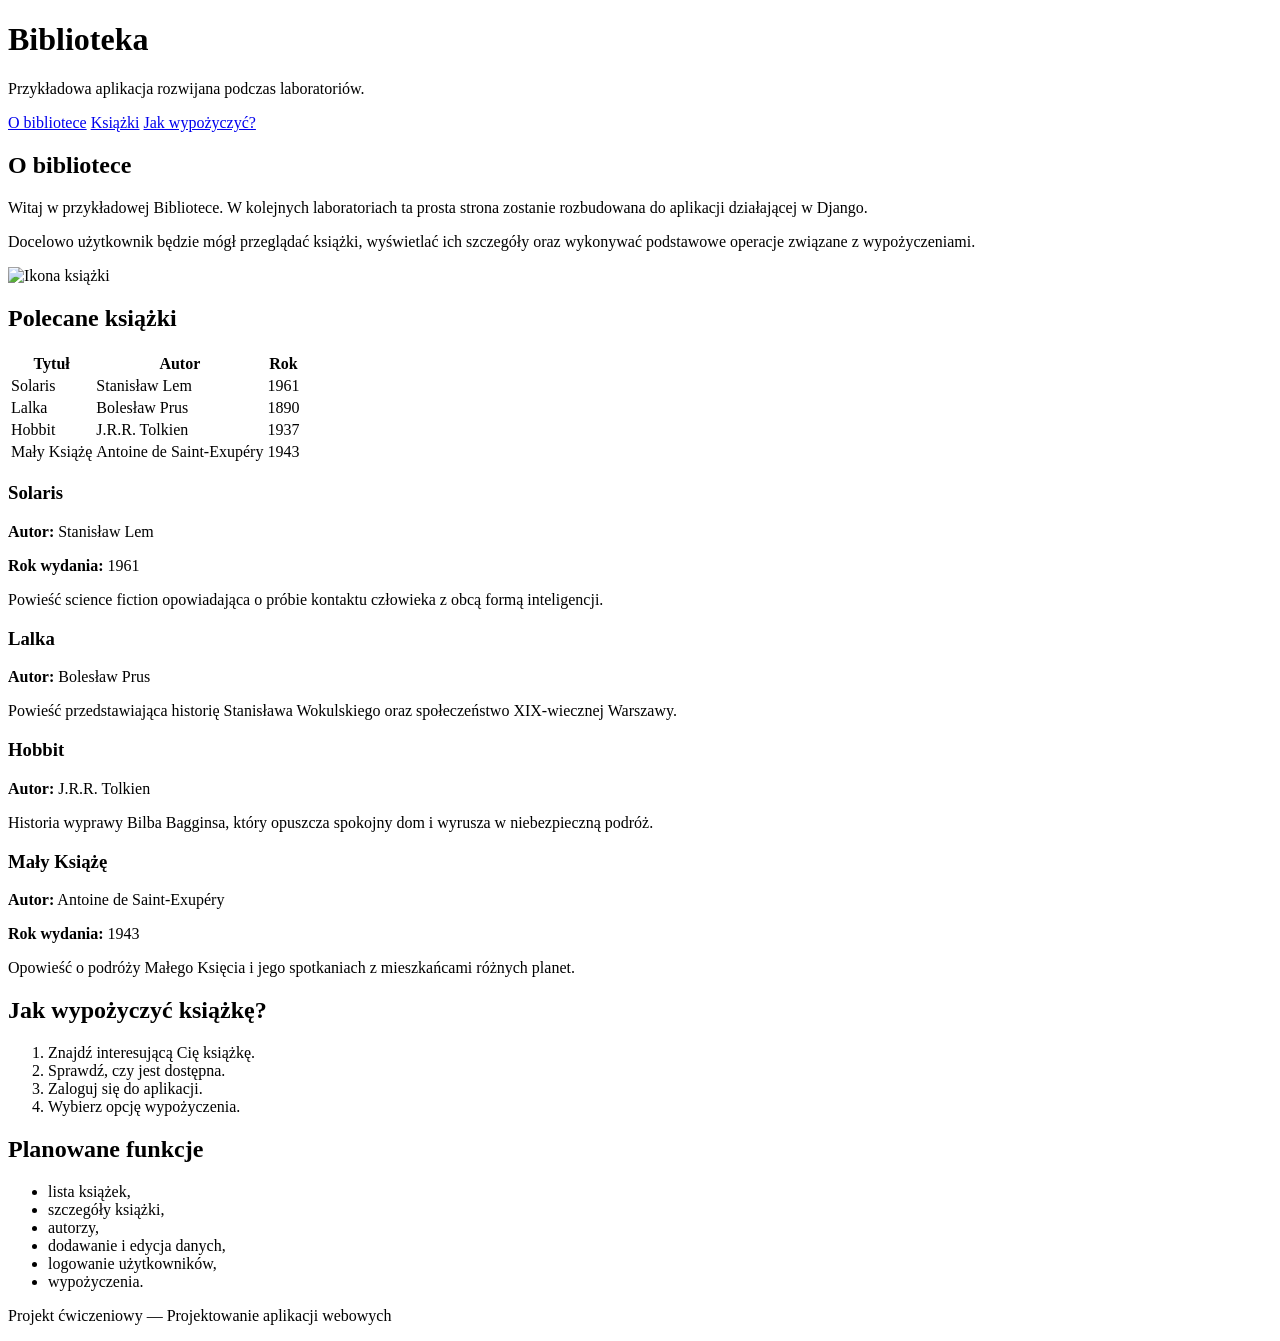
==== frontend/index.html @ 8b5d5243 "Pierwsza strona html" ====
<!DOCTYPE html>
<html lang="pl">
<head>
    <meta charset="UTF-8">
    <meta name="viewport" content="width=device-width, initial-scale=1.0">
    <title>Biblioteka</title>
</head>
<body>

    <header>
        <h1>Biblioteka</h1>

        <p>
            Przykładowa aplikacja rozwijana podczas laboratoriów.
        </p>

        <nav>
            <a href="#about">O bibliotece</a>
            <a href="#books">Książki</a>
            <a href="#rules">Jak wypożyczyć?</a>
        </nav>
    </header>

    <main>

        <section id="about">
            <h2>O bibliotece</h2>

            <p>
                Witaj w przykładowej Bibliotece.
                W kolejnych laboratoriach ta prosta strona zostanie
                rozbudowana do aplikacji działającej w Django.
            </p>

            <p>
                Docelowo użytkownik będzie mógł przeglądać książki,
                wyświetlać ich szczegóły oraz wykonywać podstawowe
                operacje związane z wypożyczeniami.
            </p>

            <img
                src="https://imgs.search.brave.com/gmJYfqfunokgAHHLpVjvtD6HUBRjbD8M5B9MTPE1rQQ/rs:fit:500:0:1:0/g:ce/aHR0cHM6Ly9tZWRp/YS5pc3RvY2twaG90/by5jb20vaWQvOTYz/NzkyMjAvcGhvdG8v/b3Blbi1ib29rLmpw/Zz9zPTYxMng2MTIm/dz0wJms9MjAmYz1p/WDY1aklYMVEtWVR2/MEJkY2phcTY3SlBN/MFZBYllhN2dxMmxT/cGVoblFNPQ"
                alt="Ikona książki"
                width="120"
            >
        </section>

        <section id="books">
            <h2>Polecane książki</h2>

            <table>
                <thead>
                    <tr>
                        <th>Tytuł</th>
                        <th>Autor</th>
                        <th>Rok</th>
                    </tr>
                </thead>
                <tbody>
                    <tr>
                        <td>Solaris</td>
                        <td>Stanisław Lem</td>
                        <td>1961</td>
                    </tr>
                    <tr>
                        <td>Lalka</td>
                        <td>Bolesław Prus</td>
                        <td>1890</td>
                    </tr>
                    <tr>
                        <td>Hobbit</td>
                        <td>J.R.R. Tolkien</td>
                        <td>1937</td>
                    </tr>
                    <tr>
                        <td>Mały Książę</td>
                        <td>Antoine de Saint-Exupéry</td>
                        <td>1943</td>
                    </tr>
                </tbody>
            </table>

            <article>
                <h3>Solaris</h3>

                <div class="book-info">
                    <p>
                        <strong>Autor:</strong> Stanisław Lem
                    </p>

                    <p>
                        <strong>Rok wydania:</strong> 1961
                    </p>
                </div>

                <p>
                    Powieść science fiction opowiadająca o próbie
                    kontaktu człowieka z obcą formą inteligencji.
                </p>
            </article>

            <article>
                <h3>Lalka</h3>

                <p>
                    <strong>Autor:</strong> Bolesław Prus
                </p>

                <p>
                    Powieść przedstawiająca historię Stanisława
                    Wokulskiego oraz społeczeństwo XIX-wiecznej Warszawy.
                </p>
            </article>

            <article>
                <h3>Hobbit</h3>

                <p>
                    <strong>Autor:</strong> J.R.R. Tolkien
                </p>

                <p>
                    Historia wyprawy Bilba Bagginsa, który opuszcza
                    spokojny dom i wyrusza w niebezpieczną podróż.
                </p>
            </article>

            <article>
                <h3>Mały Książę</h3>

                <div class="book-info">
                    <p>
                        <strong>Autor:</strong> Antoine de Saint-Exupéry
                    </p>

                    <p>
                        <strong>Rok wydania:</strong> 1943
                    </p>
                </div>

                <p>
                    Opowieść o podróży Małego Księcia i jego spotkaniach
                    z mieszkańcami różnych planet.
                </p>
            </article>
        </section>

        <section id="rules">
            <h2>Jak wypożyczyć książkę?</h2>

            <ol>
                <li>Znajdź interesującą Cię książkę.</li>
                <li>Sprawdź, czy jest dostępna.</li>
                <li>Zaloguj się do aplikacji.</li>
                <li>Wybierz opcję wypożyczenia.</li>
            </ol>
        </section>

        <section>
            <h2>Planowane funkcje</h2>

            <ul>
                <li>lista książek,</li>
                <li>szczegóły książki,</li>
                <li>autorzy,</li>
                <li>dodawanie i edycja danych,</li>
                <li>logowanie użytkowników,</li>
                <li>wypożyczenia.</li>
            </ul>
        </section>

    </main>

    <footer>
        <p>
            Projekt ćwiczeniowy — Projektowanie aplikacji webowych
        </p>
    </footer>

</body>
</html>
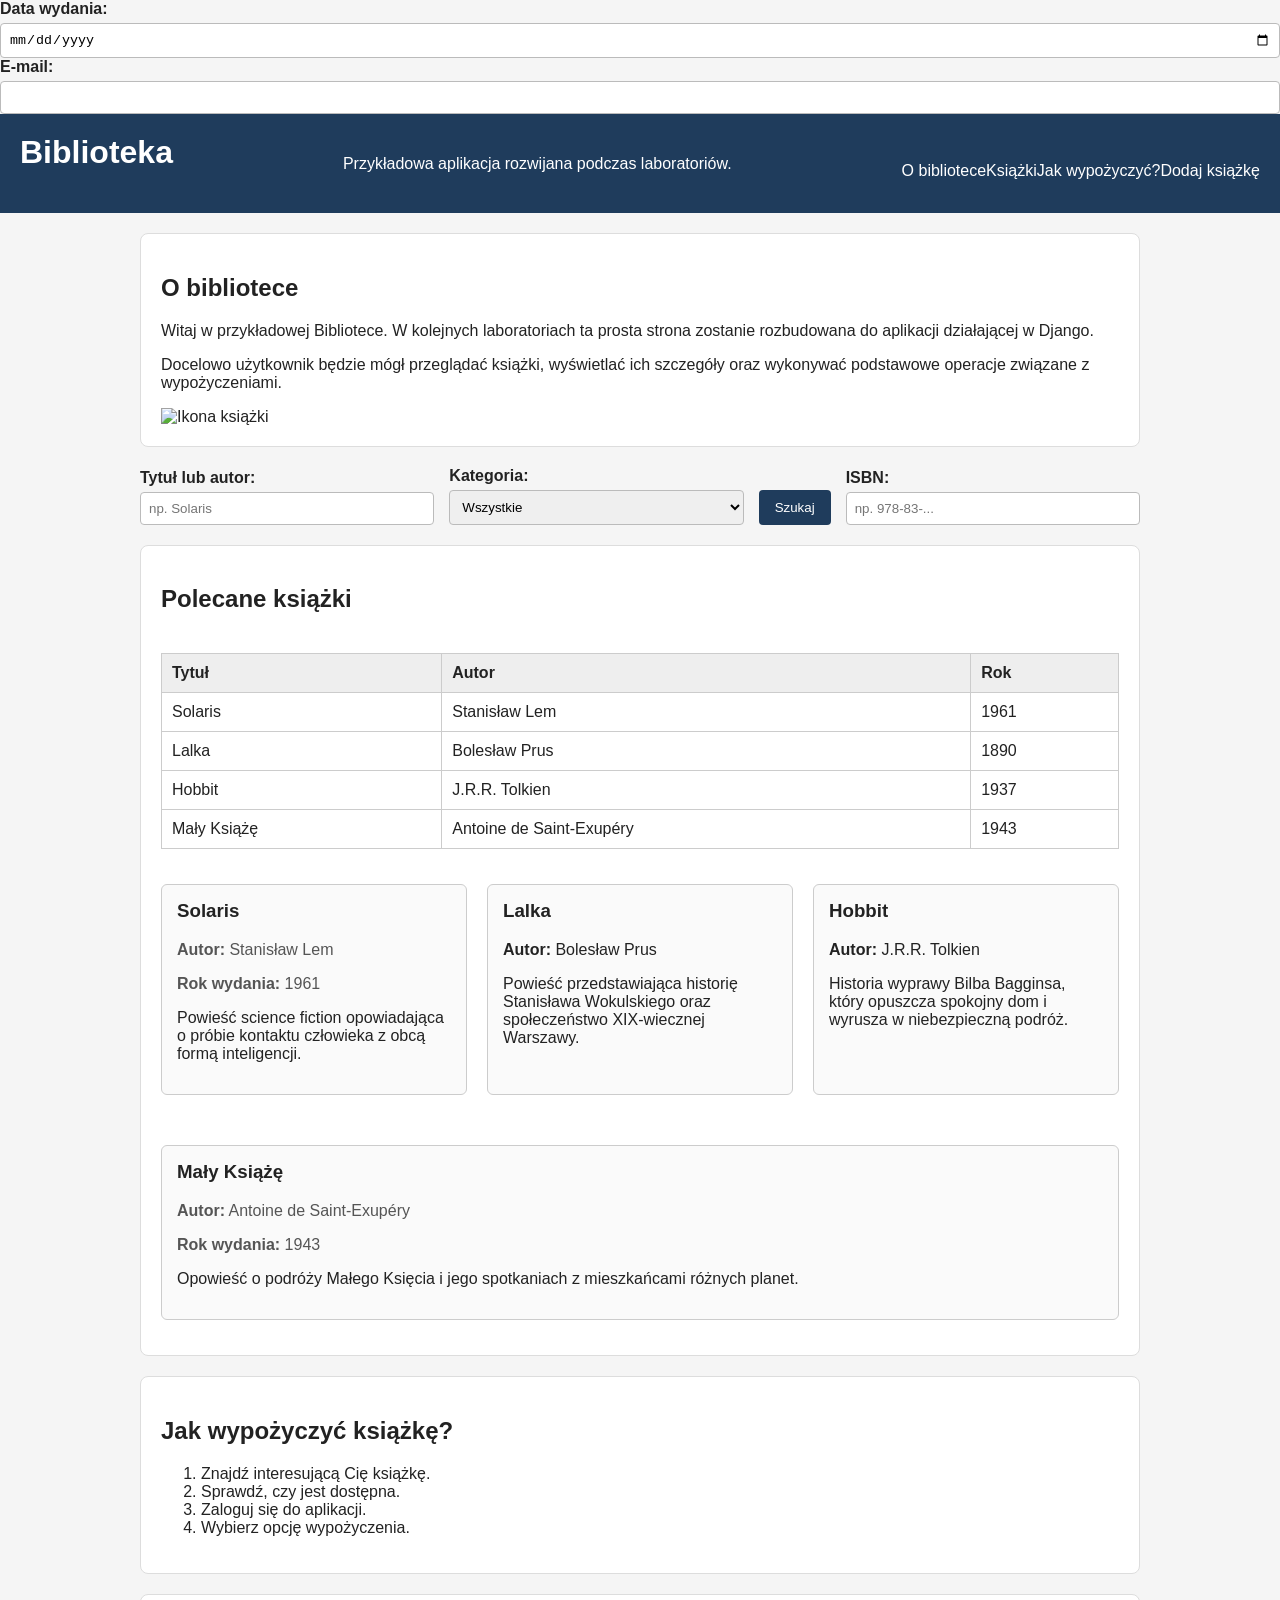
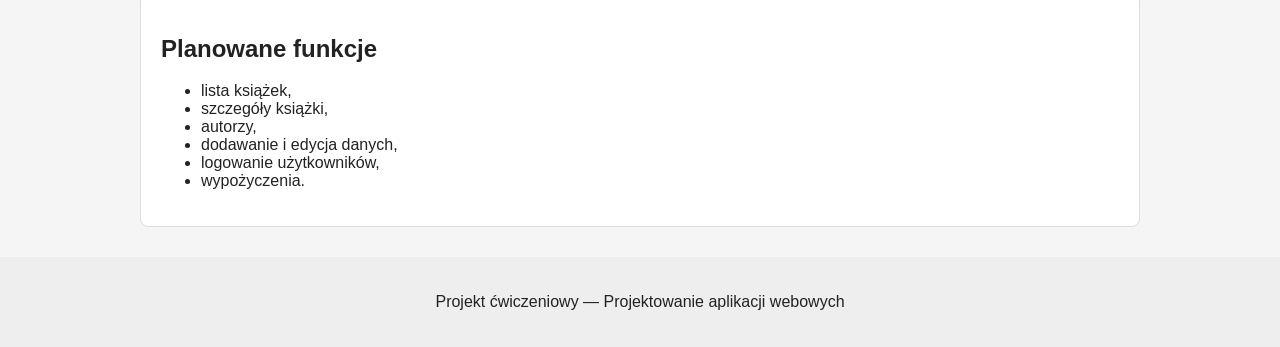
==== commit 37217d8a: "Dodano html rozwiniety oraz css i flexbox" ====
--- a/frontend/index.html
+++ b/frontend/index.html
@@ -4,6 +4,22 @@
     <meta charset="UTF-8">
     <meta name="viewport" content="width=device-width, initial-scale=1.0">
     <title>Biblioteka</title>
+    <label for="publish-date">Data wydania:</label>
+
+    <input
+    type="date"
+    id="publish-date"
+    name="publish_date"
+    >
+  <label for="email">E-mail:</label>
+
+    <input
+        type="email"
+        id="email"
+        name="email"
+        required
+    >
+    <link rel="stylesheet" href="css/styles.css">
 </head>
 <body>
 
@@ -18,6 +34,7 @@
             <a href="#about">O bibliotece</a>
             <a href="#books">Książki</a>
             <a href="#rules">Jak wypożyczyć?</a>
+            <a href="add_book.html">Dodaj książkę</a>
         </nav>
     </header>
 
@@ -39,111 +56,171 @@
             </p>
 
             <img
-                src="https://imgs.search.brave.com/gmJYfqfunokgAHHLpVjvtD6HUBRjbD8M5B9MTPE1rQQ/rs:fit:500:0:1:0/g:ce/aHR0cHM6Ly9tZWRp/YS5pc3RvY2twaG90/by5jb20vaWQvOTYz/NzkyMjAvcGhvdG8v/b3Blbi1ib29rLmpw/Zz9zPTYxMng2MTIm/dz0wJms9MjAmYz1p/WDY1aklYMVEtWVR2/MEJkY2phcTY3SlBN/MFZBYllhN2dxMmxT/cGVoblFNPQ"
+                src="https://encrypted-tbn0.gstatic.com/images?q=tbn:ANd9GcRpsiLqJ4QhJerVbRxe2dFolDsvWruFdB9j3vDH6qpw2w&s=10"
                 alt="Ikona książki"
                 width="120"
             >
         </section>
-
+        <form  class="search-form" method="get">
+
+            <div>
+                <label for="query">
+                    Tytuł lub autor:
+                </label>
+
+                <input
+                    type="text"
+                    id="query"
+                    name="query"
+                    placeholder="np. Solaris"
+                >
+            </div>
+
+            <div>
+                <label for="search-category">
+                    Kategoria:
+                </label>
+
+                <select
+                    id="search-category"
+                    name="category"
+                >
+                    <option value="">
+                        Wszystkie
+                    </option>
+
+                    <option value="fantasy">
+                        Fantasy
+                    </option>
+
+                    <option value="science-fiction">
+                        Science fiction
+                    </option>
+
+                    <option value="crime">
+                        Kryminał
+                    </option>
+                </select>
+            </div>
+
+            <button type="submit">
+                Szukaj
+            </button>
+            <div>
+                <label for="isbn">
+                    ISBN:
+                </label>
+
+                <input
+                    type="text"
+                    id="isbn"
+                    name="isbn"
+                    placeholder="np. 978-83-..."
+                >
+            </div>
+        </form>
         <section id="books">
             <h2>Polecane książki</h2>
-
-            <table>
-                <thead>
-                    <tr>
-                        <th>Tytuł</th>
-                        <th>Autor</th>
-                        <th>Rok</th>
-                    </tr>
-                </thead>
-                <tbody>
-                    <tr>
-                        <td>Solaris</td>
-                        <td>Stanisław Lem</td>
-                        <td>1961</td>
-                    </tr>
-                    <tr>
-                        <td>Lalka</td>
-                        <td>Bolesław Prus</td>
-                        <td>1890</td>
-                    </tr>
-                    <tr>
-                        <td>Hobbit</td>
-                        <td>J.R.R. Tolkien</td>
-                        <td>1937</td>
-                    </tr>
-                    <tr>
-                        <td>Mały Książę</td>
-                        <td>Antoine de Saint-Exupéry</td>
-                        <td>1943</td>
-                    </tr>
-                </tbody>
-            </table>
-
-            <article>
-                <h3>Solaris</h3>
+            <div class="table-container">
+                <table>
+                    <thead>
+                        <tr>
+                            <th>Tytuł</th>
+                            <th>Autor</th>
+                            <th>Rok</th>
+                        </tr>
+                    </thead>
+                    <tbody>
+                        <tr>
+                            <td>Solaris</td>
+                            <td>Stanisław Lem</td>
+                            <td>1961</td>
+                        </tr>
+                        <tr>
+                            <td>Lalka</td>
+                            <td>Bolesław Prus</td>
+                            <td>1890</td>
+                        </tr>
+                        <tr>
+                            <td>Hobbit</td>
+                            <td>J.R.R. Tolkien</td>
+                            <td>1937</td>
+                        </tr>
+                        <tr>
+                            <td>Mały Książę</td>
+                            <td>Antoine de Saint-Exupéry</td>
+                            <td>1943</td>
+                        </tr>
+                    </tbody>
+                </table>
+            </div>
+            <div class="book-list">
+                <article class="book-card">
+                    <h3>Solaris</h3>
+
+                    <div class="book-info">
+                        <p>
+                            <strong>Autor:</strong> Stanisław Lem
+                        </p>
+
+                        <p>
+                            <strong>Rok wydania:</strong> 1961
+                        </p>
+                    </div>
+
+                    <p>
+                        Powieść science fiction opowiadająca o próbie
+                        kontaktu człowieka z obcą formą inteligencji.
+                    </p>
+                </article>
+
+                <article class="book-card">
+                    <h3>Lalka</h3>
+
+                    <p>
+                        <strong>Autor:</strong> Bolesław Prus
+                    </p>
+
+                    <p>
+                        Powieść przedstawiająca historię Stanisława
+                        Wokulskiego oraz społeczeństwo XIX-wiecznej Warszawy.
+                    </p>
+                </article>
+
+                <article class="book-card">
+                    <h3>Hobbit</h3>
+
+                    <p>
+                        <strong>Autor:</strong> J.R.R. Tolkien
+                    </p>
+
+                    <p>
+                        Historia wyprawy Bilba Bagginsa, który opuszcza
+                        spokojny dom i wyrusza w niebezpieczną podróż.
+                    </p>
+                </article>
+                <article class="book-card">
+                <h3>Mały Książę</h3>
 
                 <div class="book-info">
                     <p>
-                        <strong>Autor:</strong> Stanisław Lem
-                    </p>
-
-                    <p>
-                        <strong>Rok wydania:</strong> 1961
+                        <strong>Autor:</strong> Antoine de Saint-Exupéry
+                    </p>
+
+                    <p>
+                        <strong>Rok wydania:</strong> 1943
                     </p>
                 </div>
 
-                <p>
-                    Powieść science fiction opowiadająca o próbie
-                    kontaktu człowieka z obcą formą inteligencji.
-                </p>
-            </article>
-
-            <article>
-                <h3>Lalka</h3>
-
-                <p>
-                    <strong>Autor:</strong> Bolesław Prus
-                </p>
-
-                <p>
-                    Powieść przedstawiająca historię Stanisława
-                    Wokulskiego oraz społeczeństwo XIX-wiecznej Warszawy.
-                </p>
-            </article>
-
-            <article>
-                <h3>Hobbit</h3>
-
-                <p>
-                    <strong>Autor:</strong> J.R.R. Tolkien
-                </p>
-
-                <p>
-                    Historia wyprawy Bilba Bagginsa, który opuszcza
-                    spokojny dom i wyrusza w niebezpieczną podróż.
-                </p>
-            </article>
-
-            <article>
-                <h3>Mały Książę</h3>
-
-                <div class="book-info">
-                    <p>
-                        <strong>Autor:</strong> Antoine de Saint-Exupéry
-                    </p>
-
-                    <p>
-                        <strong>Rok wydania:</strong> 1943
-                    </p>
-                </div>
-
-                <p>
-                    Opowieść o podróży Małego Księcia i jego spotkaniach
-                    z mieszkańcami różnych planet.
-                </p>
-            </article>
-        </section>
+                    <p>
+                        Opowieść o podróży Małego Księcia i jego spotkaniach
+                        z mieszkańcami różnych planet.
+                    </p>
+                </article>
+            </div>
+        </section>
+
+        
 
         <section id="rules">
             <h2>Jak wypożyczyć książkę?</h2>
--- a/frontend/css/styles.css
+++ b/frontend/css/styles.css
@@ -0,0 +1,215 @@
+body {
+    margin: 0;
+
+    background-color: #f5f5f5;
+    color: #222222;
+
+    font-family: Arial, Helvetica, sans-serif;
+}
+
+header {
+    display: flex;
+
+    justify-content: space-between;
+    align-items: center;
+
+    gap: 20px;
+
+    background-color: #1f3c5c;
+    color: white;
+
+    padding: 20px;
+}
+
+header h1 {
+    margin-top: 0;
+}
+
+nav {
+    display: flex;
+    margin-top: 15px;
+}
+
+nav a {
+    color: white;
+    text-decoration: none;
+
+}
+
+nav a:hover {
+    text-decoration: underline;
+}
+
+main {
+    width: 90%;
+    max-width: 1000px;
+
+    margin: 0 auto;
+}
+
+section {
+    background-color: white;
+
+    margin: 20px 0;
+    padding: 20px;
+
+    border: 1px solid #dddddd;
+    border-radius: 8px;
+}
+
+.book-card {
+    border: 1px solid #cccccc;
+    border-radius: 6px;
+
+    padding: 15px;
+    margin: 15px 0;
+
+    background-color: #fafafa;
+
+    flex: 1 1 250px;
+}
+
+.book-card h3 {
+    margin-top: 0;
+}
+
+.book-info {
+    color: #555555;
+}
+.book-list {
+    display: flex;
+
+    gap: 20px;
+
+    flex-wrap: wrap;
+}
+
+img {
+    max-width: 100%;
+    height: auto;
+}
+
+.library-image {
+    width: 300px;
+    border-radius: 8px;
+}
+
+table {
+    width: 100%;
+
+    border-collapse: collapse;
+
+    margin: 20px 0;
+}
+
+.table-container {
+    overflow-x: auto;
+}
+
+th,
+td {
+    border: 1px solid #cccccc;
+
+    padding: 10px;
+
+    text-align: left;
+}
+
+th {
+    background-color: #eeeeee;
+}
+
+form {
+    max-width: 600px;
+}
+
+form div {
+    margin-bottom: 15px;
+}
+
+.search-form {
+    display: flex;
+
+    gap: 15px;
+
+    align-items: end;
+
+    max-width: none;
+}
+.search-form div {
+    flex: 1;
+    margin-bottom: 0;
+}
+.search-form button {
+    flex: 0 0 auto;
+}
+
+label {
+    display: block;
+
+    margin-bottom: 5px;
+
+    font-weight: bold;
+}
+
+input[type="text"],
+input[type="email"],
+input[type="password"],
+input[type="number"],
+input[type="date"],
+select,
+textarea {
+    width: 100%;
+
+    padding: 8px;
+
+    border: 1px solid #bbbbbb;
+    border-radius: 4px;
+
+    box-sizing: border-box;
+}
+
+button {
+    background-color: #1f3c5c;
+    color: white;
+
+    border: none;
+    border-radius: 4px;
+
+    padding: 10px 16px;
+
+    cursor: pointer;
+}
+
+button:hover {
+    background-color: #315c87;
+}
+
+footer {
+    margin-top: 30px;
+    padding: 20px;
+
+    text-align: center;
+
+    background-color: #eeeeee;
+}
+
+@media (max-width: 700px) {
+
+    header {
+        flex-direction: column;
+        align-items: flex-start;
+    }
+
+    nav {
+        flex-direction: column;
+    }
+    search-form {
+        flex-direction: column;
+        align-items: stretch;
+    }
+    main {
+        width: 95%;
+    }
+
+}
